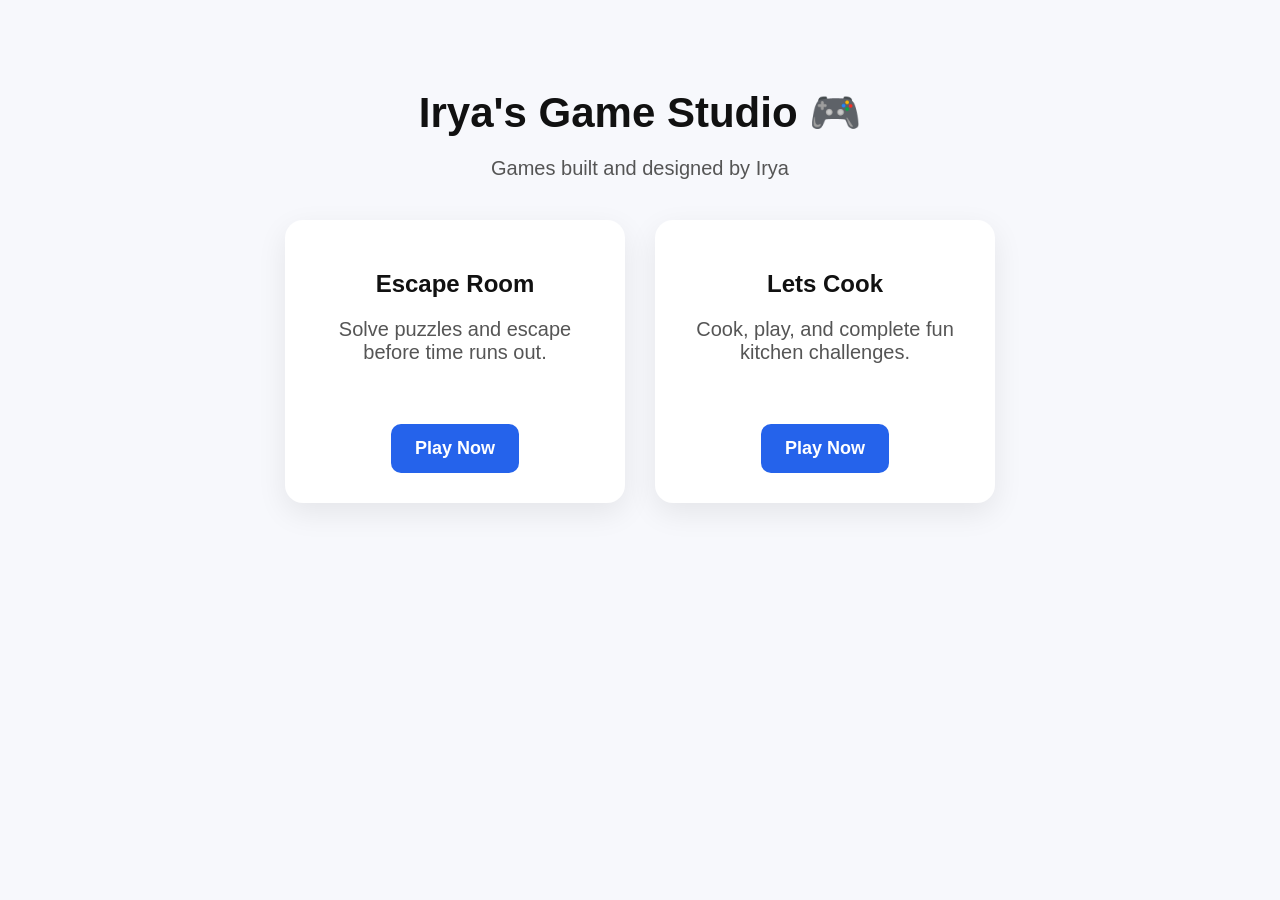
==== index.html @ 07b39c68 "Update index.html" ====
<!DOCTYPE html>
<html lang="en">
<head>
  <meta charset="UTF-8" />
  <meta name="viewport" content="width=device-width, initial-scale=1.0">
  <title>Irya Projects</title>
  <style>
    body {
      margin: 0;
      font-family: Arial, sans-serif;
      background: #f7f8fc;
      color: #111;
      text-align: center;
      padding: 60px 20px;
    }

    h1 {
      font-size: 42px;
      margin-bottom: 10px;
    }

    p {
      font-size: 20px;
      color: #555;
      margin-bottom: 40px;
    }

    .games {
      display: flex;
      justify-content: center;
      gap: 30px;
      flex-wrap: wrap;
    }

    .card {
      background: white;
      width: 280px;
      padding: 30px;
      border-radius: 18px;
      box-shadow: 0 10px 30px rgba(0,0,0,0.08);
    }

    .card h2 {
      margin-bottom: 15px;
    }

    .btn {
      display: inline-block;
      margin-top: 20px;
      padding: 14px 24px;
      background: #2563eb;
      color: white;
      text-decoration: none;
      border-radius: 10px;
      font-size: 18px;
      font-weight: bold;
    }

    .btn:hover {
      background: #1d4ed8;
    }
  </style>
</head>
<body>
  <h1>Irya's Game Studio 🎮</h1>
  <p>Games built and designed by Irya</p>

  <div class="games">
    <div class="card">
      <h2>Escape Room</h2>
      <p>Solve puzzles and escape before time runs out.</p>
      <a class="btn" href="./escape-room/">Play Now</a>
    </div>

    <div class="card">
      <h2>Lets Cook</h2>
      <p>Cook, play, and complete fun kitchen challenges.</p>
      <a class="btn" href="./lets-cook/">Play Now</a>
    </div>
  </div>
</body>
</html>
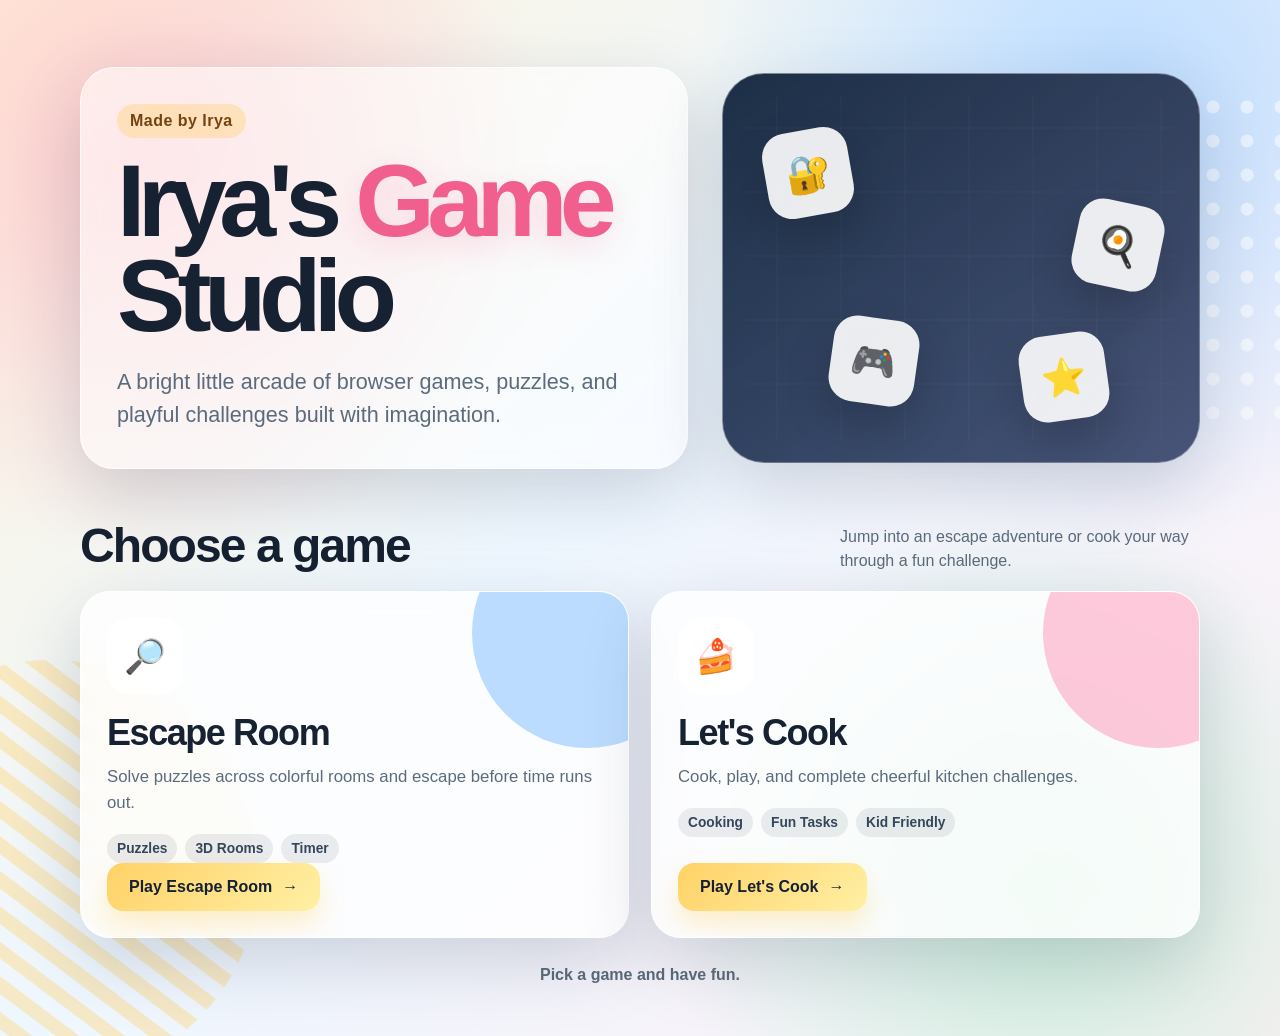
==== commit 2df0e273: "Made home page pretty" ====
--- a/index.html
+++ b/index.html
@@ -2,81 +2,414 @@
 <html lang="en">
 <head>
   <meta charset="UTF-8" />
-  <meta name="viewport" content="width=device-width, initial-scale=1.0">
+  <meta name="viewport" content="width=device-width, initial-scale=1.0" />
   <title>Irya Projects</title>
   <style>
+    :root {
+      --ink: #162132;
+      --muted: #5c6b7c;
+      --cream: #fff7e8;
+      --sun: #ffd166;
+      --pink: #ff7aa8;
+      --blue: #5aa9ff;
+      --green: #6ee7a8;
+      --card: rgba(255, 255, 255, 0.78);
+      --shadow: 0 24px 70px rgba(33, 44, 68, 0.18);
+      font-family: "Trebuchet MS", "Avenir Next", sans-serif;
+    }
+
+    * {
+      box-sizing: border-box;
+    }
+
     body {
+      min-height: 100vh;
       margin: 0;
-      font-family: Arial, sans-serif;
-      background: #f7f8fc;
-      color: #111;
+      color: var(--ink);
+      background:
+        radial-gradient(circle at 12% 16%, rgba(255, 122, 168, 0.34), transparent 28%),
+        radial-gradient(circle at 88% 10%, rgba(90, 169, 255, 0.34), transparent 30%),
+        radial-gradient(circle at 82% 86%, rgba(110, 231, 168, 0.34), transparent 28%),
+        linear-gradient(135deg, #fff5dc 0%, #eef7ff 46%, #fff0f6 100%);
+      overflow-x: hidden;
+    }
+
+    body::before,
+    body::after {
+      content: "";
+      position: fixed;
+      border-radius: 999px;
+      pointer-events: none;
+      z-index: 0;
+    }
+
+    body::before {
+      width: 420px;
+      height: 420px;
+      left: -160px;
+      bottom: -180px;
+      background: repeating-linear-gradient(45deg, rgba(255, 209, 102, 0.36) 0 14px, transparent 14px 28px);
+      transform: rotate(-8deg);
+    }
+
+    body::after {
+      width: 340px;
+      height: 340px;
+      right: -120px;
+      top: 90px;
+      background: radial-gradient(circle, rgba(255, 255, 255, 0.52) 0 6px, transparent 7px);
+      background-size: 34px 34px;
+    }
+
+    .page {
+      position: relative;
+      z-index: 1;
+      width: min(1120px, calc(100% - 32px));
+      margin: 0 auto;
+      padding: 52px 0;
+    }
+
+    .hero {
+      min-height: 48vh;
+      display: grid;
+      grid-template-columns: 1.12fr 0.88fr;
+      gap: 34px;
+      align-items: center;
+    }
+
+    .hero-copy {
+      padding: 36px;
+      border-radius: 34px;
+      background: rgba(255, 255, 255, 0.54);
+      border: 1px solid rgba(255, 255, 255, 0.74);
+      box-shadow: var(--shadow);
+      backdrop-filter: blur(16px);
+    }
+
+    .eyebrow {
+      display: inline-flex;
+      align-items: center;
+      gap: 8px;
+      margin: 0 0 16px;
+      padding: 8px 13px;
+      border-radius: 999px;
+      color: #744310;
+      background: rgba(255, 209, 102, 0.36);
+      font-weight: 800;
+      letter-spacing: 0.03em;
+    }
+
+    h1 {
+      margin: 0;
+      max-width: 760px;
+      font-size: clamp(3.1rem, 8vw, 6.8rem);
+      line-height: 0.92;
+      letter-spacing: -0.075em;
+    }
+
+    .highlight {
+      color: #f05f8e;
+      text-shadow: 0 10px 30px rgba(240, 95, 142, 0.22);
+    }
+
+    .subtitle {
+      max-width: 620px;
+      margin: 22px 0 0;
+      color: var(--muted);
+      font-size: clamp(1.08rem, 2.5vw, 1.35rem);
+      line-height: 1.55;
+    }
+
+    .hero-art {
+      min-height: 390px;
+      position: relative;
+      border-radius: 42px;
+      overflow: hidden;
+      background:
+        linear-gradient(145deg, rgba(22, 33, 50, 0.9), rgba(47, 79, 113, 0.88)),
+        linear-gradient(135deg, #5aa9ff, #ff7aa8);
+      box-shadow: var(--shadow);
+      border: 1px solid rgba(255, 255, 255, 0.34);
+    }
+
+    .hero-art::before {
+      content: "";
+      position: absolute;
+      inset: 22px;
+      border-radius: 30px;
+      background:
+        linear-gradient(90deg, transparent 49%, rgba(255, 255, 255, 0.16) 50%, transparent 51%),
+        linear-gradient(0deg, transparent 49%, rgba(255, 255, 255, 0.14) 50%, transparent 51%);
+      background-size: 64px 64px;
+      opacity: 0.62;
+    }
+
+    .floating-piece {
+      position: absolute;
+      display: grid;
+      place-items: center;
+      width: 86px;
+      height: 86px;
+      border-radius: 24px;
+      background: rgba(255, 255, 255, 0.9);
+      box-shadow: 0 20px 44px rgba(0, 0, 0, 0.18);
+      font-size: 2.3rem;
+      animation: float 4.8s ease-in-out infinite;
+    }
+
+    .piece-one {
+      left: 42px;
+      top: 56px;
+      transform: rotate(-10deg);
+    }
+
+    .piece-two {
+      right: 38px;
+      top: 128px;
+      animation-delay: -1.2s;
+      transform: rotate(12deg);
+    }
+
+    .piece-three {
+      left: 108px;
+      bottom: 58px;
+      animation-delay: -2.4s;
+      transform: rotate(8deg);
+    }
+
+    .piece-four {
+      right: 92px;
+      bottom: 42px;
+      animation-delay: -3.2s;
+      transform: rotate(-8deg);
+    }
+
+    @keyframes float {
+      0%, 100% {
+        translate: 0 0;
+      }
+      50% {
+        translate: 0 -14px;
+      }
+    }
+
+    .games-section {
+      margin-top: 34px;
+    }
+
+    .section-title {
+      display: flex;
+      align-items: end;
+      justify-content: space-between;
+      gap: 18px;
+      margin-bottom: 18px;
+    }
+
+    .section-title h2 {
+      margin: 0;
+      font-size: clamp(1.8rem, 4vw, 3rem);
+      letter-spacing: -0.04em;
+    }
+
+    .section-title p {
+      margin: 0;
+      max-width: 360px;
+      color: var(--muted);
+      line-height: 1.5;
+    }
+
+    .games {
+      display: grid;
+      grid-template-columns: repeat(2, minmax(0, 1fr));
+      gap: 22px;
+    }
+
+    .card {
+      position: relative;
+      min-height: 300px;
+      padding: 26px;
+      border-radius: 30px;
+      overflow: hidden;
+      background: var(--card);
+      border: 1px solid rgba(255, 255, 255, 0.72);
+      box-shadow: var(--shadow);
+      backdrop-filter: blur(16px);
+      transition: transform 0.2s ease, box-shadow 0.2s ease;
+    }
+
+    .card:hover {
+      transform: translateY(-6px);
+      box-shadow: 0 30px 80px rgba(33, 44, 68, 0.24);
+    }
+
+    .card::after {
+      content: "";
+      position: absolute;
+      width: 230px;
+      height: 230px;
+      right: -74px;
+      top: -74px;
+      border-radius: 50%;
+      background: var(--blob);
+      opacity: 0.55;
+    }
+
+    .card-content {
+      position: relative;
+      z-index: 1;
+      height: 100%;
+      display: flex;
+      flex-direction: column;
+      align-items: flex-start;
+    }
+
+    .game-icon {
+      width: 76px;
+      height: 76px;
+      display: grid;
+      place-items: center;
+      margin-bottom: 18px;
+      border-radius: 24px;
+      background: rgba(255, 255, 255, 0.78);
+      font-size: 2.1rem;
+      box-shadow: inset 0 0 0 1px rgba(255, 255, 255, 0.7);
+    }
+
+    .card h3 {
+      margin: 0 0 10px;
+      font-size: clamp(1.6rem, 3vw, 2.25rem);
+      letter-spacing: -0.04em;
+    }
+
+    .card p {
+      margin: 0;
+      color: var(--muted);
+      font-size: 1.05rem;
+      line-height: 1.55;
+    }
+
+    .tags {
+      display: flex;
+      flex-wrap: wrap;
+      gap: 8px;
+      margin-top: 18px;
+    }
+
+    .tag {
+      padding: 7px 10px;
+      border-radius: 999px;
+      background: rgba(22, 33, 50, 0.08);
+      color: #35465b;
+      font-size: 0.86rem;
+      font-weight: 800;
+    }
+
+    .btn {
+      display: inline-flex;
+      align-items: center;
+      gap: 10px;
+      margin-top: auto;
+      padding: 15px 22px;
+      border-radius: 16px;
+      color: #142033;
+      background: linear-gradient(135deg, #ffd166, #fff0a5);
+      box-shadow: 0 14px 26px rgba(255, 209, 102, 0.34);
+      text-decoration: none;
+      font-size: 1rem;
+      font-weight: 900;
+      transition: transform 0.18s ease, box-shadow 0.18s ease;
+    }
+
+    .btn:hover {
+      transform: translateY(-2px);
+      box-shadow: 0 18px 34px rgba(255, 209, 102, 0.46);
+    }
+
+    .footer-note {
+      margin: 28px 0 0;
+      color: var(--muted);
       text-align: center;
-      padding: 60px 20px;
-    }
-
-    h1 {
-      font-size: 42px;
-      margin-bottom: 10px;
-    }
-
-    p {
-      font-size: 20px;
-      color: #555;
-      margin-bottom: 40px;
-    }
-
-    .games {
-      display: flex;
-      justify-content: center;
-      gap: 30px;
-      flex-wrap: wrap;
-    }
-
-    .card {
-      background: white;
-      width: 280px;
-      padding: 30px;
-      border-radius: 18px;
-      box-shadow: 0 10px 30px rgba(0,0,0,0.08);
-    }
-
-    .card h2 {
-      margin-bottom: 15px;
-    }
-
-    .btn {
-      display: inline-block;
-      margin-top: 20px;
-      padding: 14px 24px;
-      background: #2563eb;
-      color: white;
-      text-decoration: none;
-      border-radius: 10px;
-      font-size: 18px;
-      font-weight: bold;
-    }
-
-    .btn:hover {
-      background: #1d4ed8;
+      font-weight: 700;
+    }
+
+    @media (max-width: 820px) {
+      .page {
+        padding: 28px 0;
+      }
+
+      .hero,
+      .games {
+        grid-template-columns: 1fr;
+      }
+
+      .hero-art {
+        min-height: 300px;
+      }
+
+      .section-title {
+        align-items: flex-start;
+        flex-direction: column;
+      }
     }
   </style>
 </head>
 <body>
-  <h1>Irya's Game Studio 🎮</h1>
-  <p>Games built and designed by Irya</p>
-
-  <div class="games">
-    <div class="card">
-      <h2>Escape Room</h2>
-      <p>Solve puzzles and escape before time runs out.</p>
-      <a class="btn" href="./escape-room/">Play Now</a>
-    </div>
-
-    <div class="card">
-      <h2>Lets Cook</h2>
-      <p>Cook, play, and complete fun kitchen challenges.</p>
-      <a class="btn" href="./lets-cook/">Play Now</a>
-    </div>
-  </div>
+  <main class="page">
+    <section class="hero" aria-labelledby="home-title">
+      <div class="hero-copy">
+        <p class="eyebrow">Made by Irya</p>
+        <h1 id="home-title">Irya's <span class="highlight">Game</span> Studio</h1>
+        <p class="subtitle">
+          A bright little arcade of browser games, puzzles, and playful challenges built with imagination.
+        </p>
+      </div>
+
+      <div class="hero-art" aria-hidden="true">
+        <div class="floating-piece piece-one">🔐</div>
+        <div class="floating-piece piece-two">🍳</div>
+        <div class="floating-piece piece-three">🎮</div>
+        <div class="floating-piece piece-four">⭐</div>
+      </div>
+    </section>
+
+    <section class="games-section" aria-labelledby="games-title">
+      <div class="section-title">
+        <h2 id="games-title">Choose a game</h2>
+        <p>Jump into an escape adventure or cook your way through a fun challenge.</p>
+      </div>
+
+      <div class="games">
+        <article class="card" style="--blob: rgba(90, 169, 255, 0.72)">
+          <div class="card-content">
+            <div class="game-icon" aria-hidden="true">🔎</div>
+            <h3>Escape Room</h3>
+            <p>Solve puzzles across colorful rooms and escape before time runs out.</p>
+            <div class="tags" aria-label="Escape Room features">
+              <span class="tag">Puzzles</span>
+              <span class="tag">3D Rooms</span>
+              <span class="tag">Timer</span>
+            </div>
+            <a class="btn" href="./escape-room/">Play Escape Room <span aria-hidden="true">→</span></a>
+          </div>
+        </article>
+
+        <article class="card" style="--blob: rgba(255, 122, 168, 0.72)">
+          <div class="card-content">
+            <div class="game-icon" aria-hidden="true">🍰</div>
+            <h3>Let's Cook</h3>
+            <p>Cook, play, and complete cheerful kitchen challenges.</p>
+            <div class="tags" aria-label="Let's Cook features">
+              <span class="tag">Cooking</span>
+              <span class="tag">Fun Tasks</span>
+              <span class="tag">Kid Friendly</span>
+            </div>
+            <a class="btn" href="./lets-cook/">Play Let's Cook <span aria-hidden="true">→</span></a>
+          </div>
+        </article>
+      </div>
+    </section>
+
+    <p class="footer-note">Pick a game and have fun.</p>
+  </main>
 </body>
-</html>+</html>
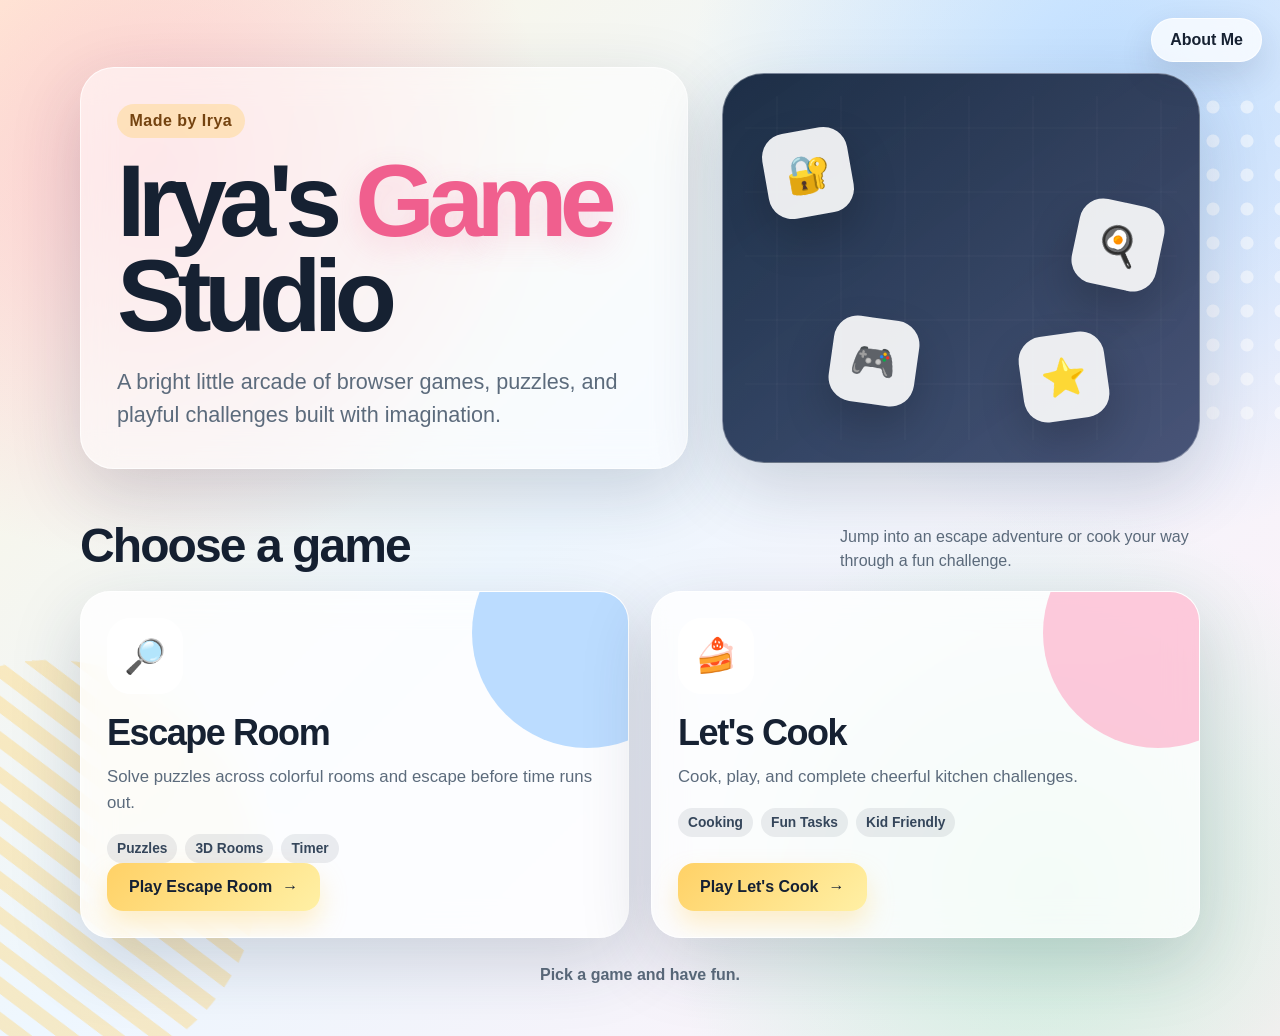
==== commit c2fa557b: "An About Me page has been added" ====
--- a/index.html
+++ b/index.html
@@ -332,6 +332,32 @@
       font-weight: 700;
     }
 
+    .top-nav {
+      position: fixed;
+      top: 18px;
+      right: 18px;
+      z-index: 5;
+    }
+
+    .top-nav a {
+      display: inline-flex;
+      align-items: center;
+      justify-content: center;
+      padding: 12px 18px;
+      border-radius: 999px;
+      color: #162132;
+      background: rgba(255, 255, 255, 0.76);
+      border: 1px solid rgba(255, 255, 255, 0.8);
+      box-shadow: 0 14px 34px rgba(33, 44, 68, 0.14);
+      backdrop-filter: blur(14px);
+      text-decoration: none;
+      font-weight: 900;
+    }
+
+    .top-nav a:hover {
+      transform: translateY(-1px);
+    }
+
     @media (max-width: 820px) {
       .page {
         padding: 28px 0;
@@ -350,10 +376,18 @@
         align-items: flex-start;
         flex-direction: column;
       }
+
+      .top-nav {
+        position: absolute;
+      }
     }
   </style>
 </head>
 <body>
+  <nav class="top-nav" aria-label="Main navigation">
+    <a href="./about.html">About Me</a>
+  </nav>
+
   <main class="page">
     <section class="hero" aria-labelledby="home-title">
       <div class="hero-copy">
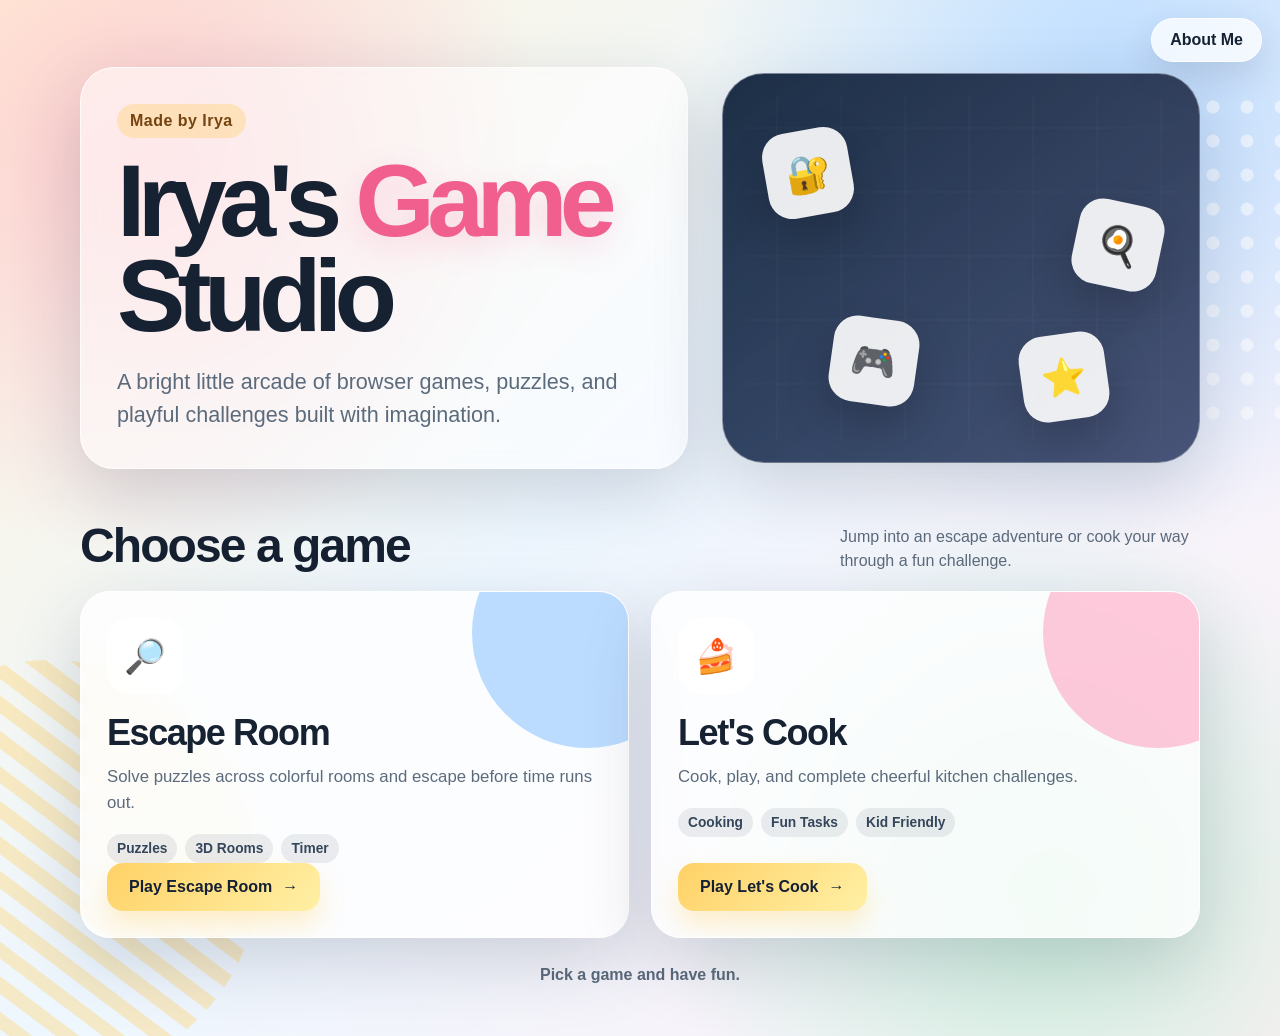
==== commit 61afe700: "Made the play button work" ====
--- a/index.html
+++ b/index.html
@@ -423,7 +423,7 @@
               <span class="tag">3D Rooms</span>
               <span class="tag">Timer</span>
             </div>
-            <a class="btn" href="./escape-room/">Play Escape Room <span aria-hidden="true">→</span></a>
+            <a class="btn" href="./escape-room/index.html">Play Escape Room <span aria-hidden="true">→</span></a>
           </div>
         </article>
 
@@ -437,7 +437,7 @@
               <span class="tag">Fun Tasks</span>
               <span class="tag">Kid Friendly</span>
             </div>
-            <a class="btn" href="./lets-cook/">Play Let's Cook <span aria-hidden="true">→</span></a>
+            <a class="btn" href="./lets-cook/index.html">Play Let's Cook <span aria-hidden="true">→</span></a>
           </div>
         </article>
       </div>
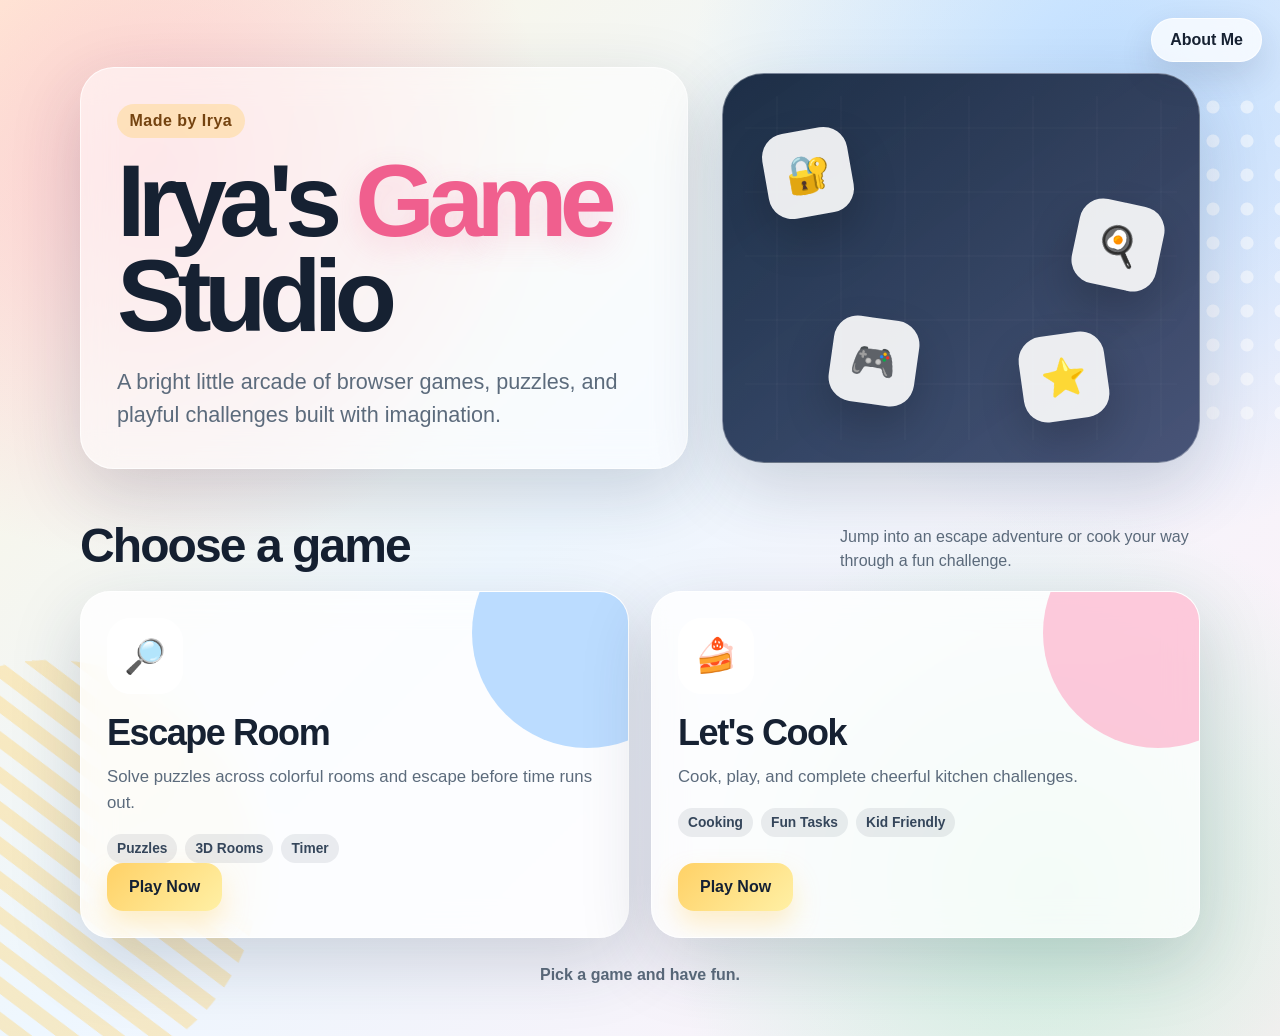
==== commit 0c9e81ce: "Fix homepage game links" ====
--- a/index.html
+++ b/index.html
@@ -423,7 +423,7 @@
               <span class="tag">3D Rooms</span>
               <span class="tag">Timer</span>
             </div>
-            <a class="btn" href="./escape-room/index.html">Play Escape Room <span aria-hidden="true">→</span></a>
+            <a class="btn" href="./escape-room/index.html">Play Now</a>
           </div>
         </article>
 
@@ -437,7 +437,7 @@
               <span class="tag">Fun Tasks</span>
               <span class="tag">Kid Friendly</span>
             </div>
-            <a class="btn" href="./lets-cook/index.html">Play Let's Cook <span aria-hidden="true">→</span></a>
+            <a class="btn" href="./lets-cook/index.html">Play Now</a>
           </div>
         </article>
       </div>
